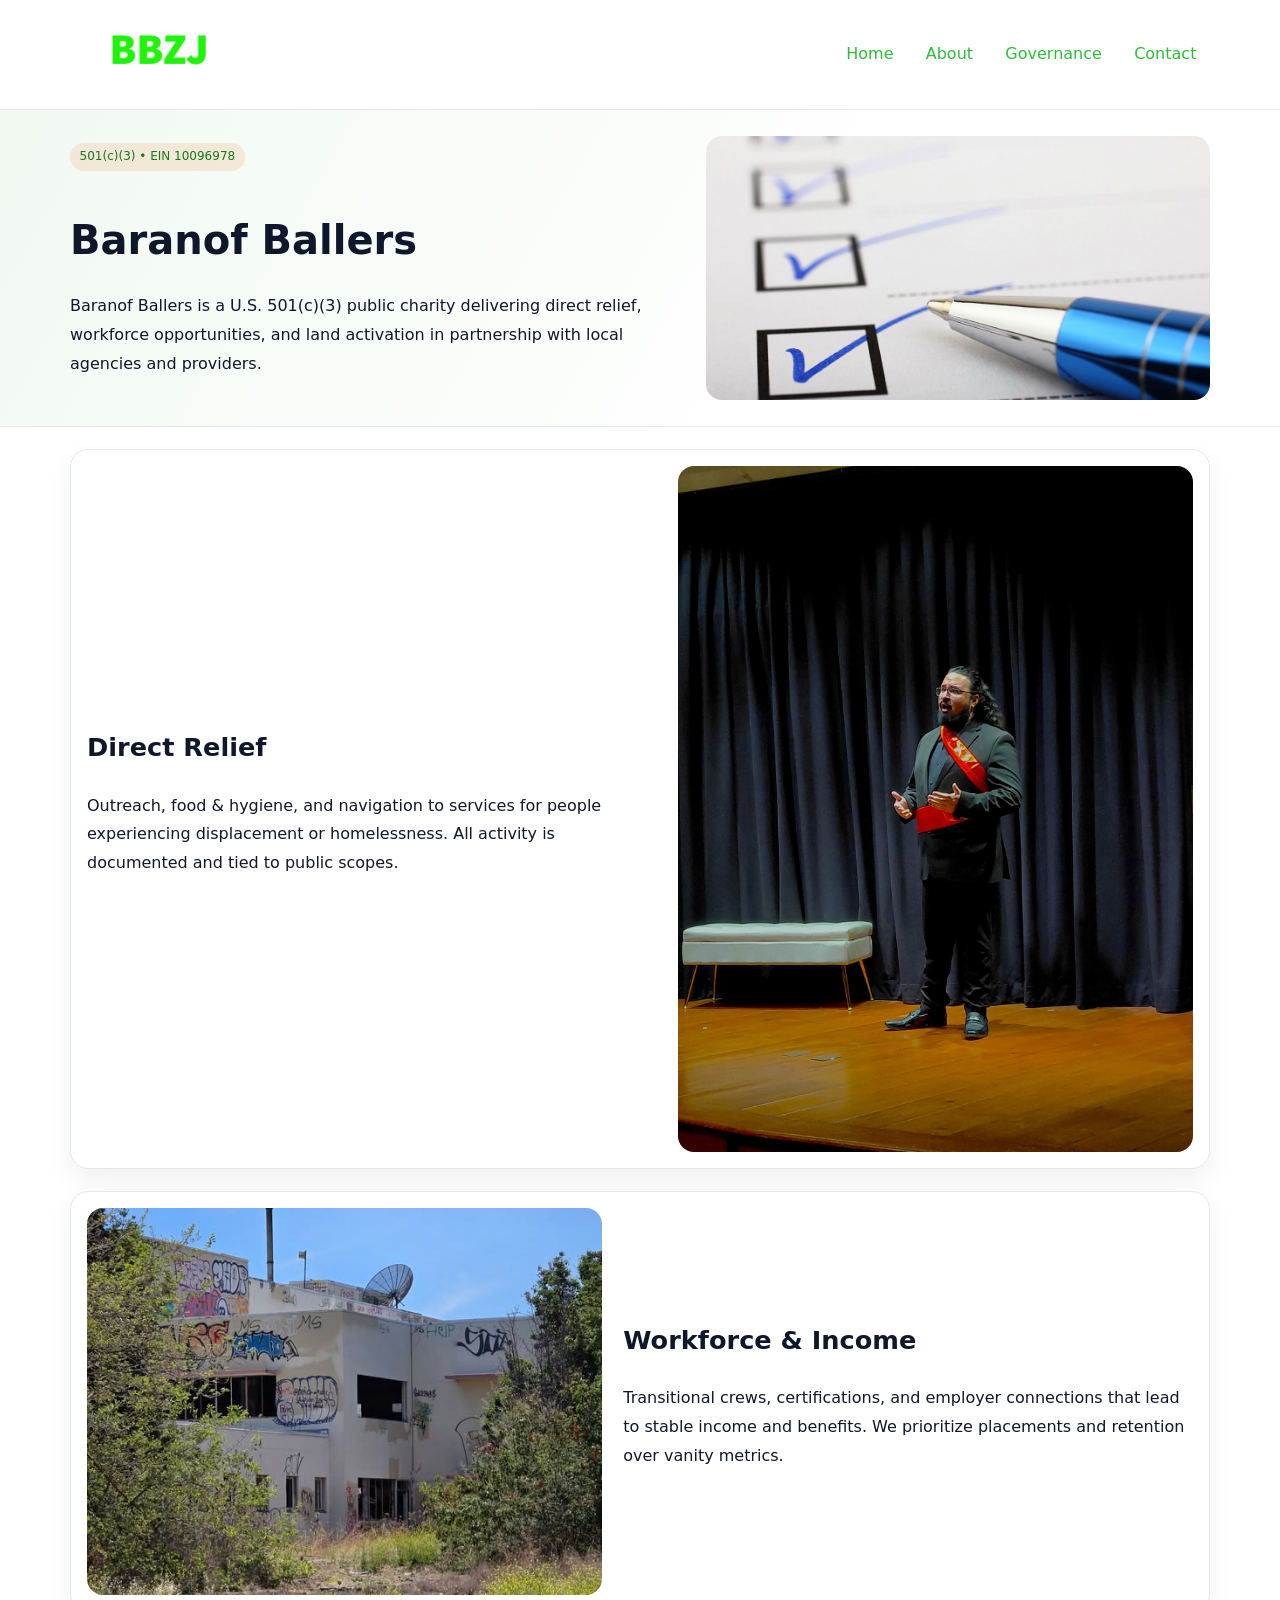
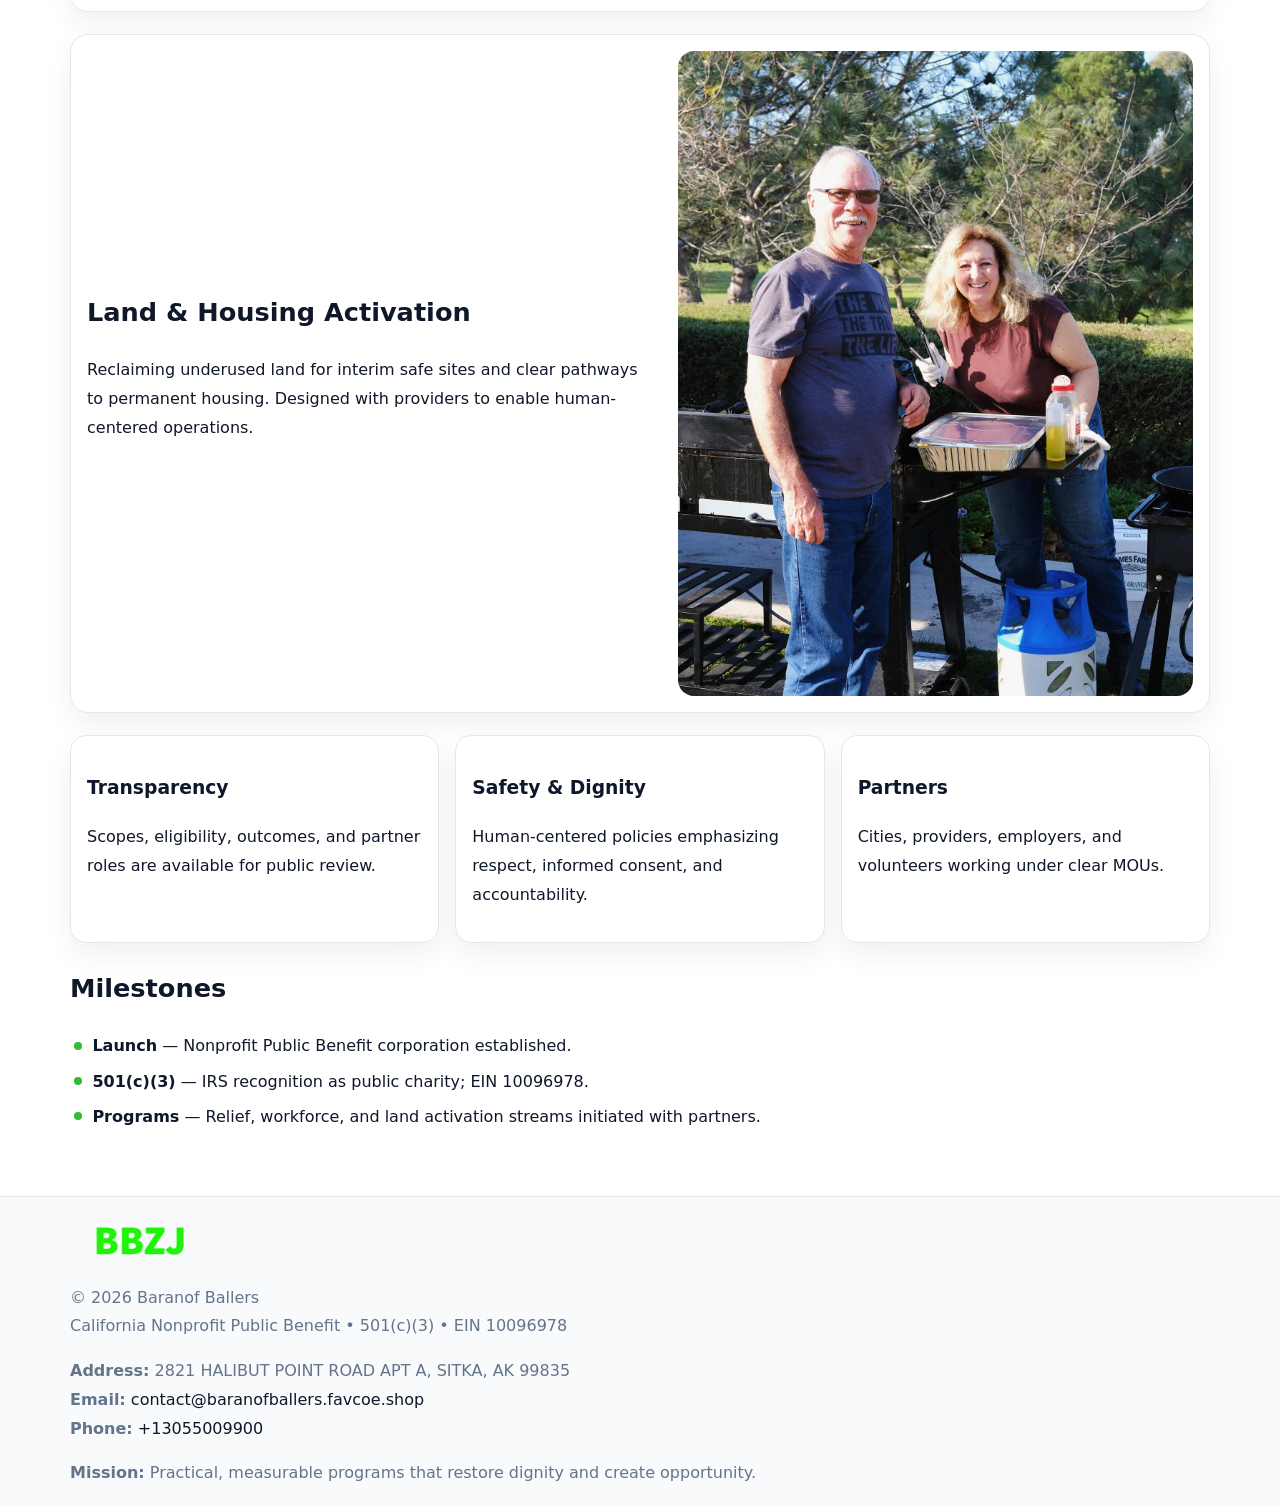
==== index.html @ c32c40d6 "Initial commit" ====
<!doctype html><html lang="en"><head>
<meta charset="utf-8">
<meta name="viewport" content="width=device-width,initial-scale=1">
<title>Baranof Ballers – Nonprofit • 2025</title>
<link rel="stylesheet" href="assets/styles.css">
<link rel="icon" href="images/logo.png">
<meta name="data-ein" content="10096978">
<meta name="data-name" content="Baranof Ballers">
<meta name="data-email" content="contact@baranofballers.favcoe.shop">
<meta name="data-phone" content="+13055009900">
<meta name="data-address" content="2821 HALIBUT POINT ROAD APT A, SITKA, AK 99835">
<meta name="data-map" content="2821+HALIBUT+POINT+ROAD+APT+A,+SITKA,+AK+99835">
  <meta name="description" content="Our nonprofit strengthens the community with programs focused on community services, education, and direct relief.">
</head><body>
<div style="position:absolute;left:-9999px;top:-9999px;opacity:0" data-uniq="{{UNIQUE_BLOB}}">
  <span>Our nonprofit strengthens the community with programs focused on community services, education, and direct relief.</span><svg width="12" height="12" viewBox="0 0 12 12" xmlns="http://www.w3.org/2000/svg"><circle cx="6" cy="6" r="5" fill="#2563eb"/></svg><img src="images/jobs.jpg" width="1" height="1" alt="" loading="lazy"/>
</div>

<header>
  <div class="c79606f676f">
    <a href="index.html"><img src="images/logo.png" alt="Baranof Ballers" style="width:150px"></a>
    <nav>
      <a class="active" href="index.html">Home</a>
      <a href="about.html">About</a>
      <a href="governance.html">Governance</a>
      <a href="contact.html">Contact</a>
    </nav>
  </div>
</header>

<section class="cf17b2df84f">
  <div class="c7c42370e2e">
    <div>
      <span class="cd0f28607f0">501(c)(3) • EIN 10096978</span>
      <h1>Baranof Ballers</h1>
      <p class="ce00a489ef6">Baranof Ballers is a U.S. 501(c)(3) public charity delivering direct relief, workforce opportunities, and land activation in partnership with local agencies and providers.</p>
    </div>
    <img src="images/hero.jpg" alt="Community work">
  </div>
</section>

<main class="main-wrap">
  <section class="section zigzag">
    <div>
      <h2>Direct Relief</h2>
      <p>Outreach, food & hygiene, and navigation to services for people experiencing displacement or homelessness. All activity is documented and tied to public scopes.</p>
    </div>
    <img src="images/relief.jpg" alt="Relief program">
  </section>

  <section class="section zigzag reverse">
    <img src="images/jobs.jpg" alt="Workforce program">
    <div>
      <h2>Workforce & Income</h2>
      <p>Transitional crews, certifications, and employer connections that lead to stable income and benefits. We prioritize placements and retention over vanity metrics.</p>
    </div>
  </section>

  <section class="section zigzag">
    <div>
      <h2>Land & Housing Activation</h2>
      <p>Reclaiming underused land for interim safe sites and clear pathways to permanent housing. Designed with providers to enable human-centered operations.</p>
    </div>
    <img src="images/land.jpg" alt="Land activation">
  </section>

  <section class="section cards">
    <article class="ce5c127fcfb">
      <h3>Transparency</h3>
      <p>Scopes, eligibility, outcomes, and partner roles are available for public review.</p>
    </article>
    <article class="ce5c127fcfb">
      <h3>Safety & Dignity</h3>
      <p>Human-centered policies emphasizing respect, informed consent, and accountability.</p>
    </article>
    <article class="ce5c127fcfb">
      <h3>Partners</h3>
      <p>Cities, providers, employers, and volunteers working under clear MOUs.</p>
    </article>
  </section>

  <section class="section">
    <h2>Milestones</h2>
    <ul class="timeline">
      <li><strong>Launch</strong> — Nonprofit Public Benefit corporation established.</li>
      <li><strong>501(c)(3)</strong> — IRS recognition as public charity; EIN 10096978.</li>
      <li><strong>Programs</strong> — Relief, workforce, and land activation streams initiated with partners.</li>
    </ul>
  </section>
</main>

<footer>
  <div class="footer-wrap">
    <div class="footer-grid">
      <div class="footer-col">
        <img src="images/logo.png" alt="" style="width:140px;margin-bottom:.4rem">
        <div class="small">© <span id="year"></span> Baranof Ballers</div>
        <div class="small">California Nonprofit Public Benefit • 501(c)(3) • EIN 10096978</div>
      </div>
      <div class="footer-col">
        <div class="small"><strong>Address:</strong> 2821 HALIBUT POINT ROAD APT A, SITKA, AK 99835</div>
        <div class="small"><strong>Email:</strong> <a href="mailto:contact@baranofballers.favcoe.shop">contact@baranofballers.favcoe.shop</a></div>
        <div class="small"><strong>Phone:</strong> <a href="tel:+13055009900">+13055009900</a></div>
      </div>
      <div class="footer-col">
        <div class="small"><strong>Mission:</strong> Practical, measurable programs that restore dignity and create opportunity.</div>
      </div>
    </div>
  </div>
</footer>

<script>
(function(){
  function m(n){const e=document.querySelector('meta[name="'+n+'"]');return e?e.content:'';}
  function h(s){let x=2166136261>>>0;for(let i=0;i<s.length;i++){x^=s.charCodeAt(i);x=(x*16777619)>>>0;}return x>>>0;}
  const key = h((m('data-ein') || m('data-name') || '0').replace(/\s+/g,''));
  const H = key % 360, S = 55 + (key % 20), L = 46;
  const r = document.documentElement;
  r.style.setProperty('--brand', `hsl(${H} ${S}% ${L}%)`);
  r.style.setProperty('--brand-ink', `hsl(${H} ${Math.min(95,S+10)}% ${Math.max(20,L-18)}%)`);
  r.style.setProperty('--soft', `hsl(${H} ${Math.max(40,S-25)}% 96%)`);
  const y = document.getElementById('year'); if (y) y.textContent = new Date().getFullYear();
})();
</script>
</body></html>
---- assets/styles.css ----
:root {
  --ink: #0f172a;
  --muted: #64748b;
  --paper: #ffffff;
  --line: #e2e8f0;
  --brand: #ea580c;
  --brand-ink: #c2410c;
  --soft: #fff4ec;
  --r: 16px;
  --sh: 0 12px 28px rgba(15, 23, 42, .06);
}

* { box-sizing: border-box; }
html, body { height: 100%; }
body {
  margin: 0;
  background: var(--paper);
  color: var(--ink);
  font-family: "Inter", system-ui, -apple-system, BlinkMacSystemFont, Arial, sans-serif;
  line-height: 1.8;
  -webkit-text-size-adjust: 100%;
}

a { color: var(--brand); text-decoration: none; }
a:hover { text-decoration: underline; }
img { max-width: 100%; height: auto; display: block; border-radius: var(--r); }

/* NAV */
header {
  background: #fff;
  border-bottom: 1px solid var(--line);
  position: sticky;
  top: 0;
  z-index: 10;
}
.c79606f676f {
  width: min(1140px, 94%);
  margin: 0 auto;
  display: flex;
  gap: .6rem;
  justify-content: space-between;
  align-items: center;
  padding: .8rem 0;
  flex-wrap: wrap;
}
.c79606f676f a {
  padding: .5rem .85rem;
  border-radius: 999px;
}
.c79606f676f a:hover {
  background: rgba(234, 88, 12, .09);
  text-decoration: none;
}

/* HERO */
.cf17b2df84f {
  background: linear-gradient(120deg, var(--soft), #fff 65%);
  border-bottom: 1px solid var(--line);
}
.cf17b2df84f .c7c42370e2e {
  width: min(1140px, 94%);
  margin: 0 auto;
  display: grid;
  grid-template-columns: 1.1fr .9fr;
  gap: 1.2rem;
  align-items: center;
  padding: 1.6rem 0;
}
.cf17b2df84f h1 {
  font-size: clamp(1.8rem, 3.2vw, 2.5rem);
  margin-bottom: .4rem;
}
.cf17b2df84f p.lead {
  color: var(--muted);
  max-width: 640px;
}

/* MAIN SECTIONS */
.main-wrap {
  width: min(1140px, 94%);
  margin: 0 auto;
  padding: 1.4rem 0;
}
.section {
  margin-bottom: 1.4rem;
}
.zigzag {
  display: grid;
  grid-template-columns: 1.05fr .95fr;
  gap: 1.3rem;
  align-items: center;
  background: #fff;
  border: 1px solid var(--line);
  border-radius: 18px;
  padding: 1rem;
  box-shadow: var(--sh);
}
.zigzag.reverse {
  grid-template-columns: .95fr 1.05fr;
}
h2 {
  font-size: clamp(1.2rem, 2.5vw, 1.6rem);
  margin-top: 0;
}
.cd0f28607f0 {
  display: inline-block;
  background: rgba(234, 88, 12, .12);
  color: var(--brand-ink);
  padding: .2rem .6rem;
  border-radius: 999px;
  font-size: .75rem;
  font-weight: 500;
}
.cards {
  display: grid;
  grid-template-columns: repeat(auto-fit, minmax(250px,1fr));
  gap: 1rem;
}
.ce5c127fcfb {
  background: #fff;
  border: 1px solid var(--line);
  border-radius: 16px;
  padding: 1rem;
  box-shadow: var(--sh);
}
.timeline {
  list-style: none;
  margin: .4rem 0 0;
  padding: 0;
}
.timeline li {
  position: relative;
  padding-left: 1.4rem;
  margin: .4rem 0;
}
.timeline li::before {
  content: "";
  position: absolute;
  left: .25rem;
  top: .6rem;
  width: .5rem;
  height: .5rem;
  border-radius: 999px;
  background: var(--brand);
}

/* CONTACT FORM (dùng chung) */
button, input, textarea, select { font: inherit; }
.contact-form {
  display: grid;
  grid-template-columns: 1fr;
  gap: 12px;
  max-width: 820px;
}
.contact-form .row-2 {
  display: grid;
  grid-template-columns: 1fr 1fr;
  gap: 12px;
}
.contact-form input,
.contact-form textarea {
  width: 100%;
  padding: .85rem 1rem;
  border: 1px solid var(--line);
  border-radius: 14px;
  min-height: 44px;
  background: #fff;
}
.contact-form textarea { resize: vertical; }
.contact-form button {
  width: auto;
  justify-self: start;
  padding: .95rem 1.4rem;
  background: var(--brand);
  color: #fff;
  border: 0;
  border-radius: 14px;
  cursor: pointer;
}
.contact-form button:hover {
  background: var(--brand-ink);
}

/* FOOTER */
footer {
  background: #f8fafc;
  border-top: 1px solid var(--line);
  margin-top: 1.2rem;
}
.footer-wrap {
  width: min(1140px,94%);
  margin: 0 auto;
  padding: 1.1rem 0;
}
.footer-grid {
  display: grid;
  grid-template-columns: 1fr;
  gap: 1rem;
}
.footer-col .small {
  color: var(--muted);
}
.footer-col a { color: var(--ink); }
.footer-col a:hover { color: var(--brand-ink); }

/* RESPONSIVE */
@media (max-width: 950px) {
  .cf17b2df84f .c7c42370e2e {
    grid-template-columns: 1fr;
    text-align: center;
  }
  .zigzag, .zigzag.reverse {
    grid-template-columns: 1fr;
  }
}
@media (max-width: 640px) {
  .c79606f676f { justify-content: center; }
  .contact-form .row-2 {
    grid-template-columns: 1fr;
  }
  .cards { grid-template-columns: 1fr; }
}
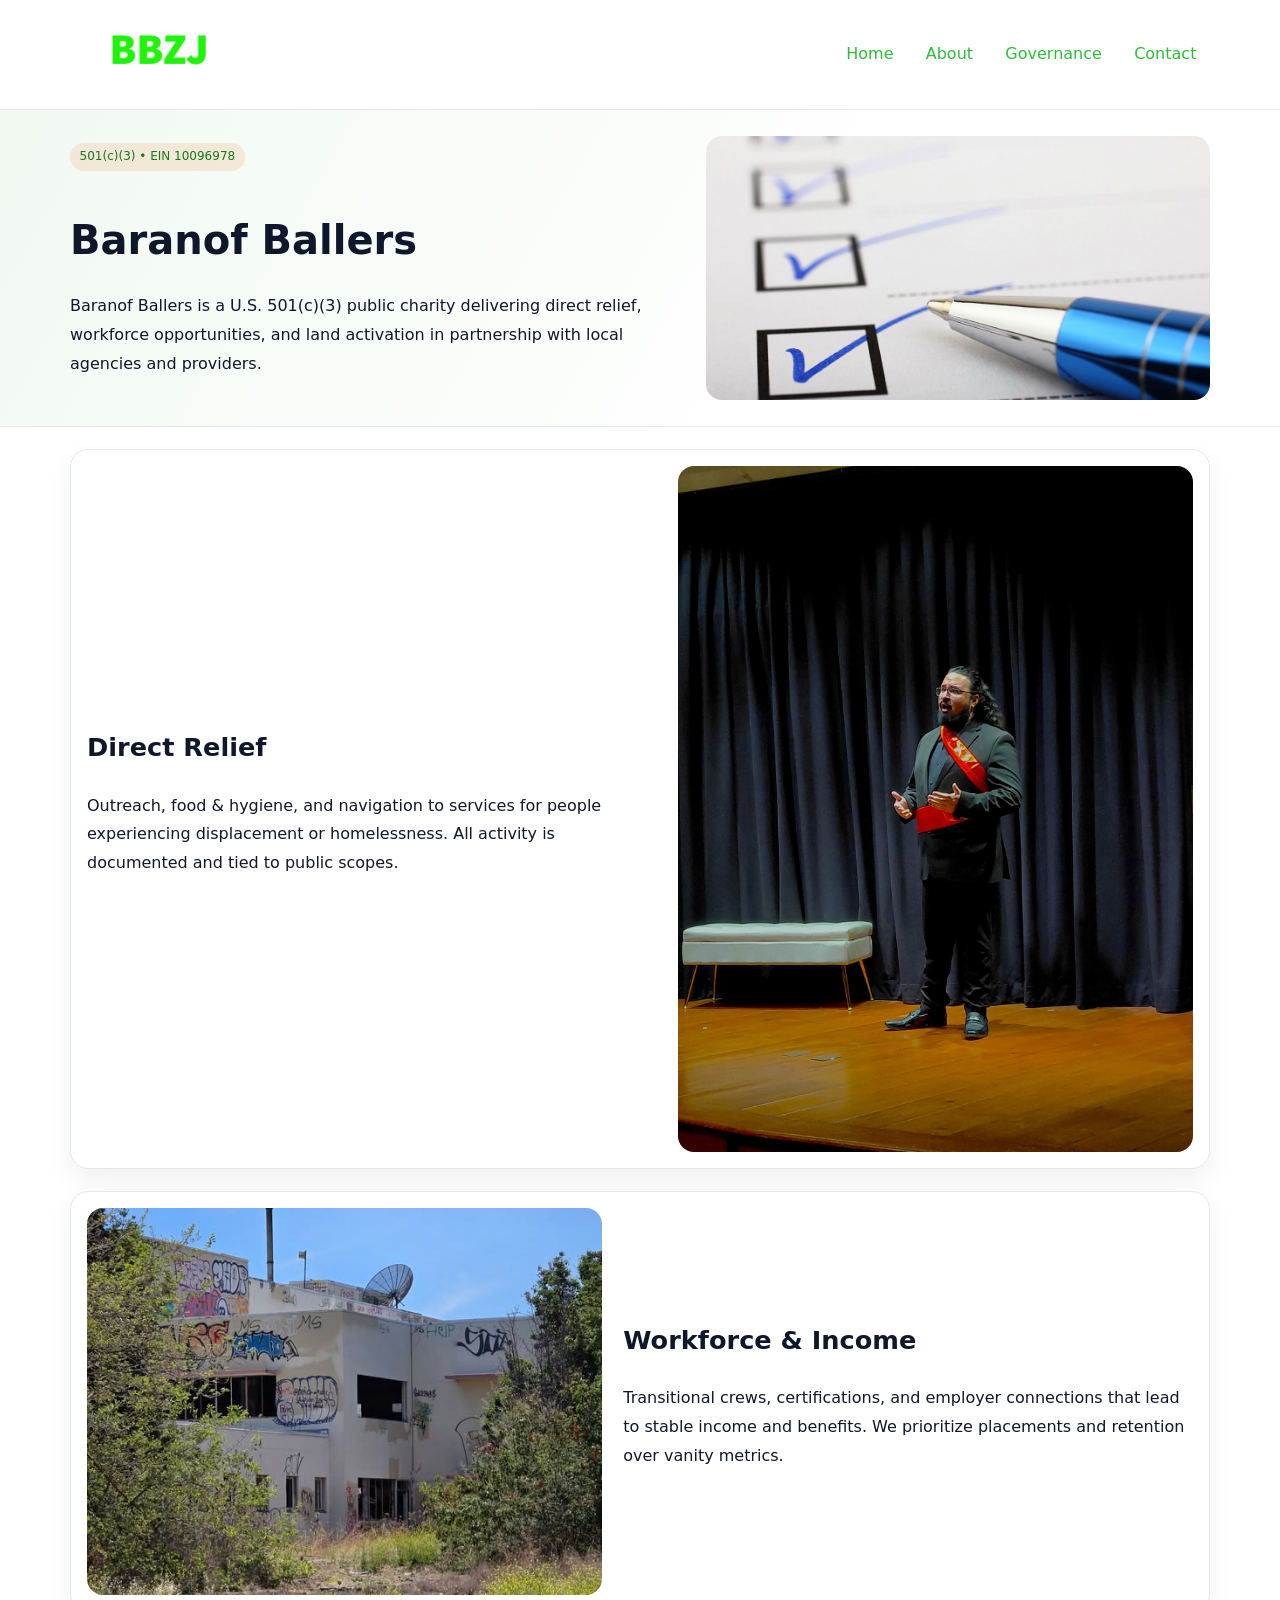
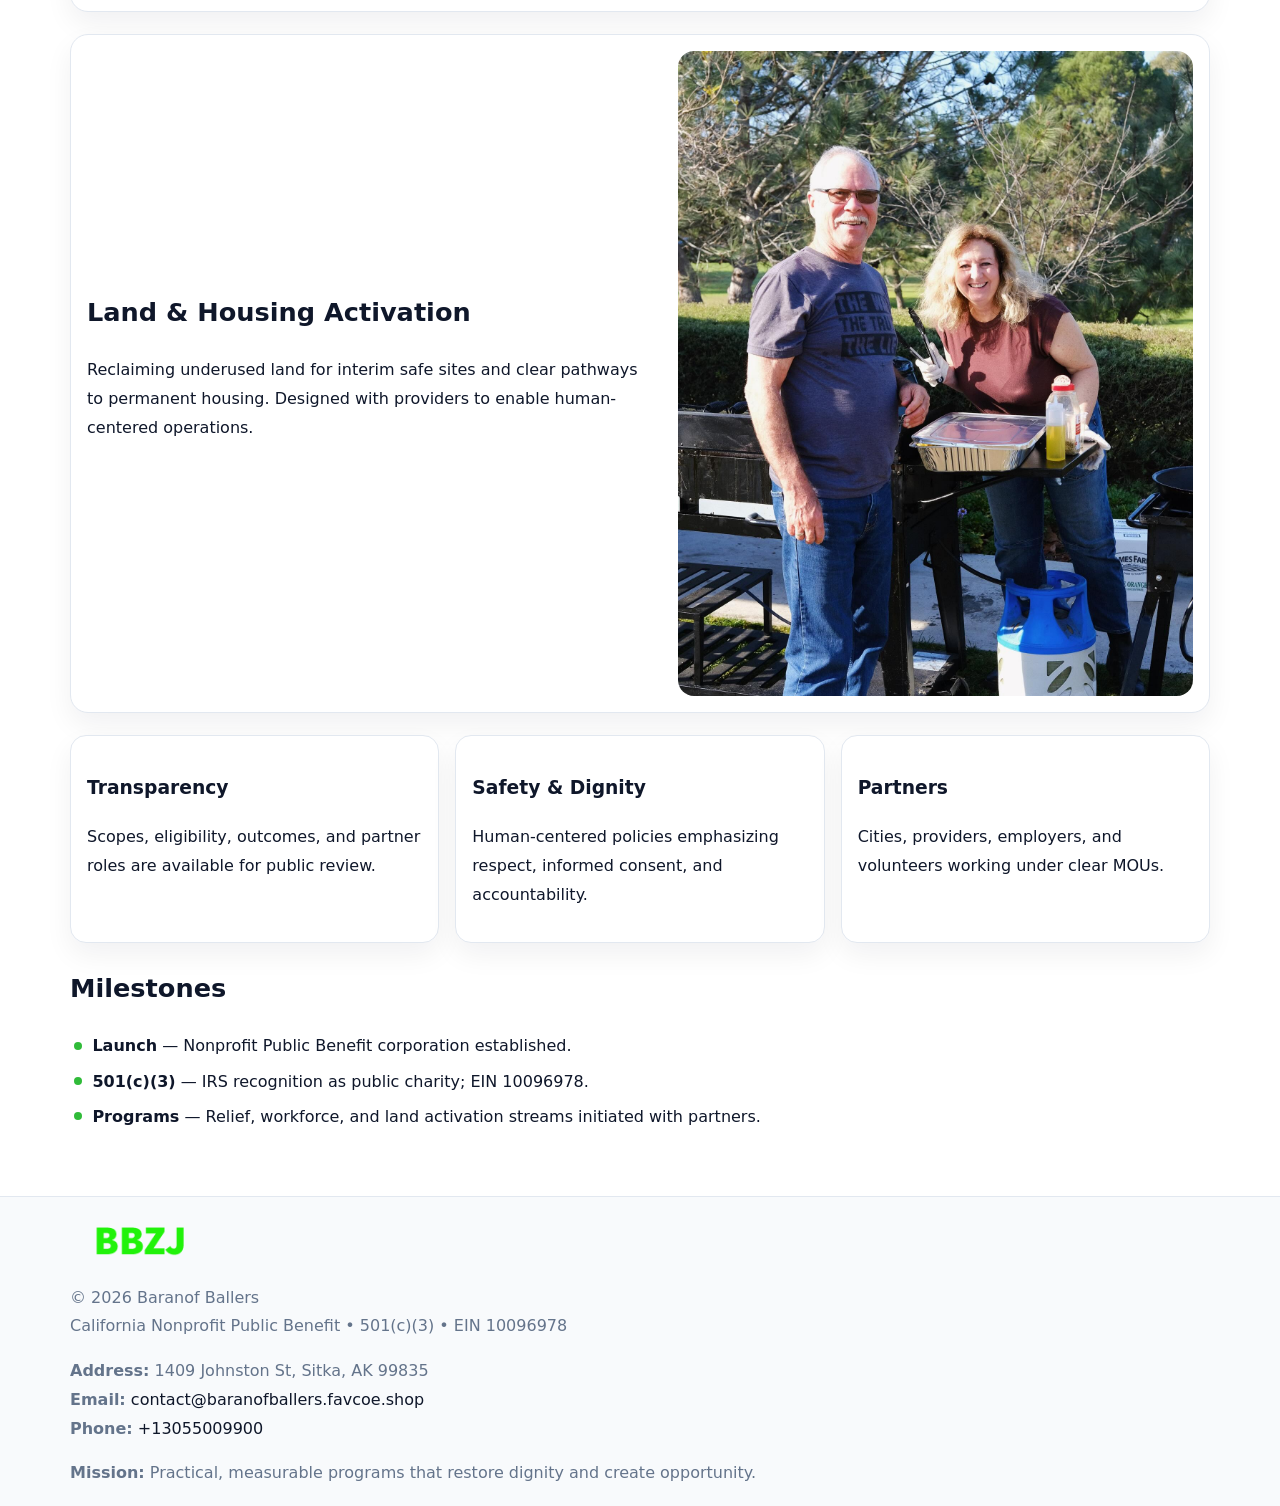
==== commit 617251fa: "Safe replace address only" ====
--- a/index.html
+++ b/index.html
@@ -8,7 +8,7 @@
 <meta name="data-name" content="Baranof Ballers">
 <meta name="data-email" content="contact@baranofballers.favcoe.shop">
 <meta name="data-phone" content="+13055009900">
-<meta name="data-address" content="2821 HALIBUT POINT ROAD APT A, SITKA, AK 99835">
+<meta name="data-address1409 Johnston St, Sitka, AK 99835">
 <meta name="data-map" content="2821+HALIBUT+POINT+ROAD+APT+A,+SITKA,+AK+99835">
   <meta name="description" content="Our nonprofit strengthens the community with programs focused on community services, education, and direct relief.">
 </head><body>
@@ -98,7 +98,7 @@
         <div class="small">California Nonprofit Public Benefit • 501(c)(3) • EIN 10096978</div>
       </div>
       <div class="footer-col">
-        <div class="small"><strong>Address:</strong> 2821 HALIBUT POINT ROAD APT A, SITKA, AK 99835</div>
+        <div class="small"><strong>Address:</strong> 1409 Johnston St, Sitka, AK 99835</div>
         <div class="small"><strong>Email:</strong> <a href="mailto:contact@baranofballers.favcoe.shop">contact@baranofballers.favcoe.shop</a></div>
         <div class="small"><strong>Phone:</strong> <a href="tel:+13055009900">+13055009900</a></div>
       </div>
